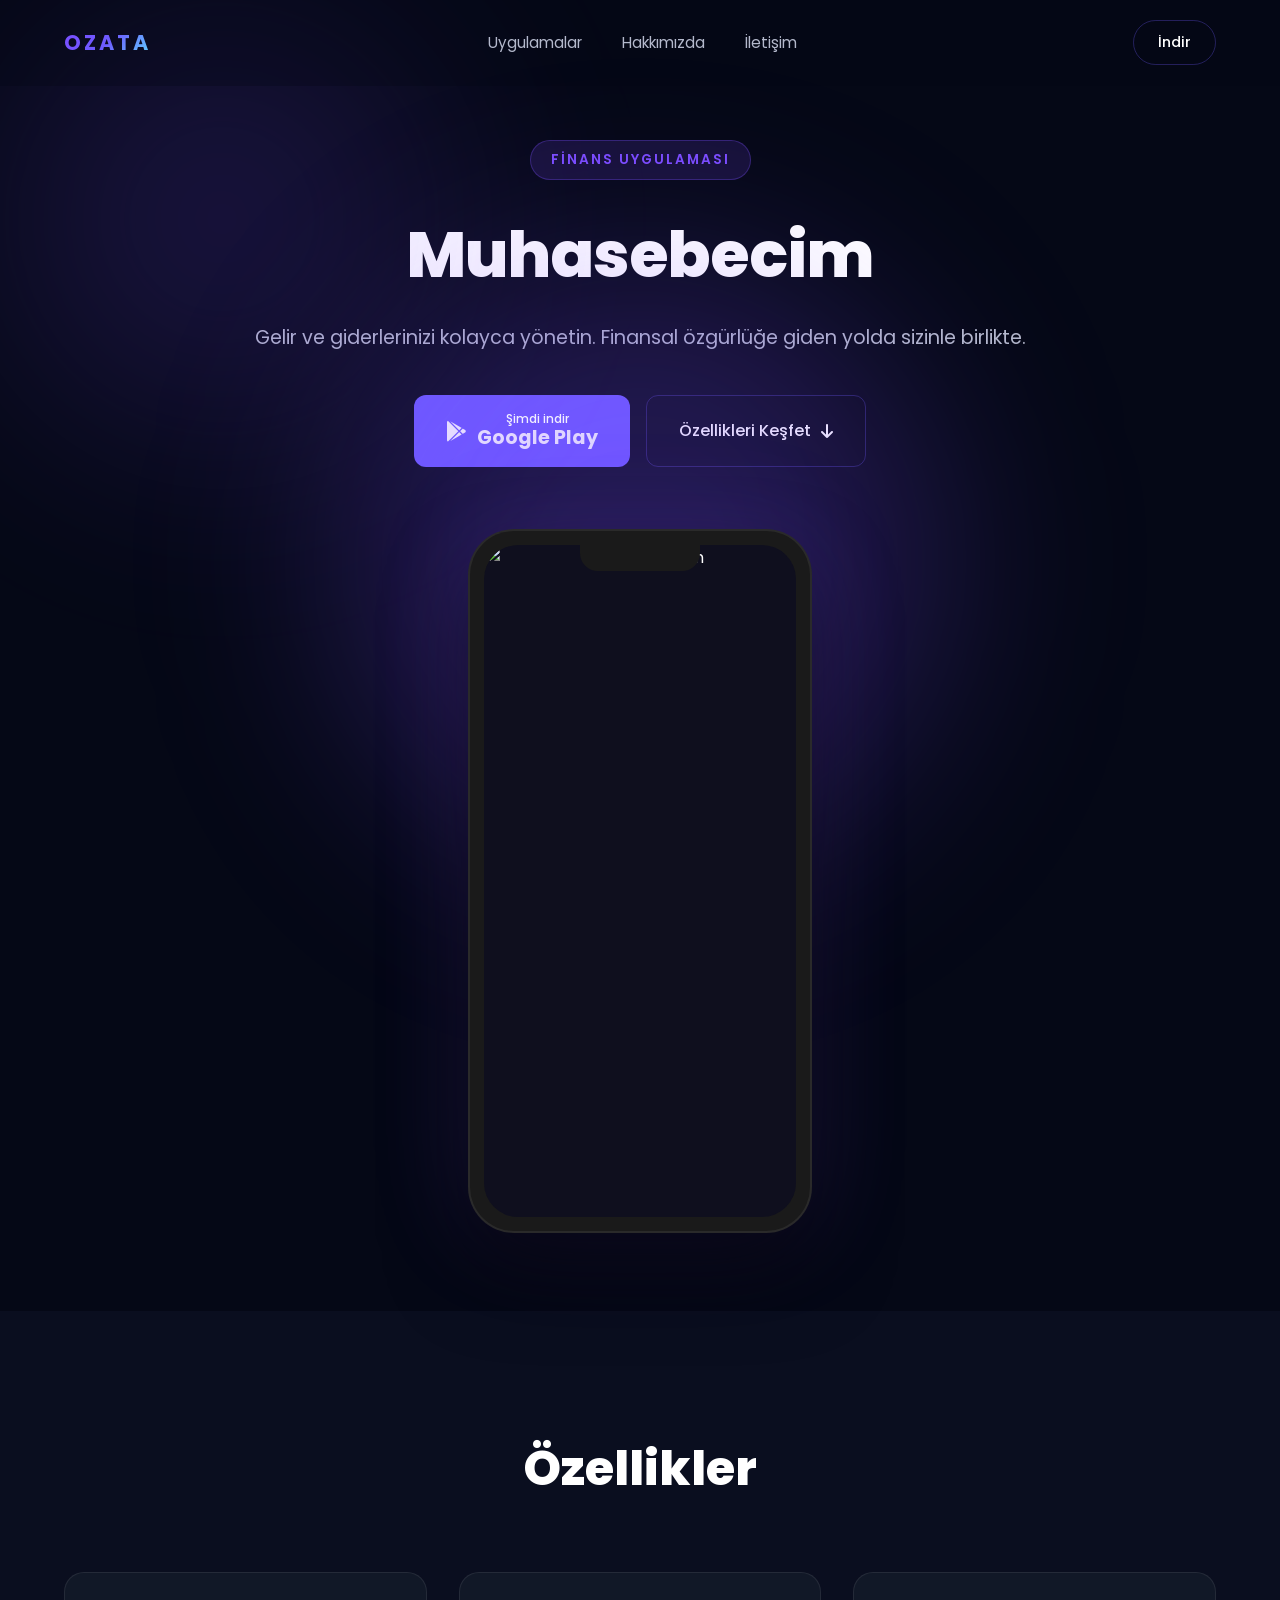
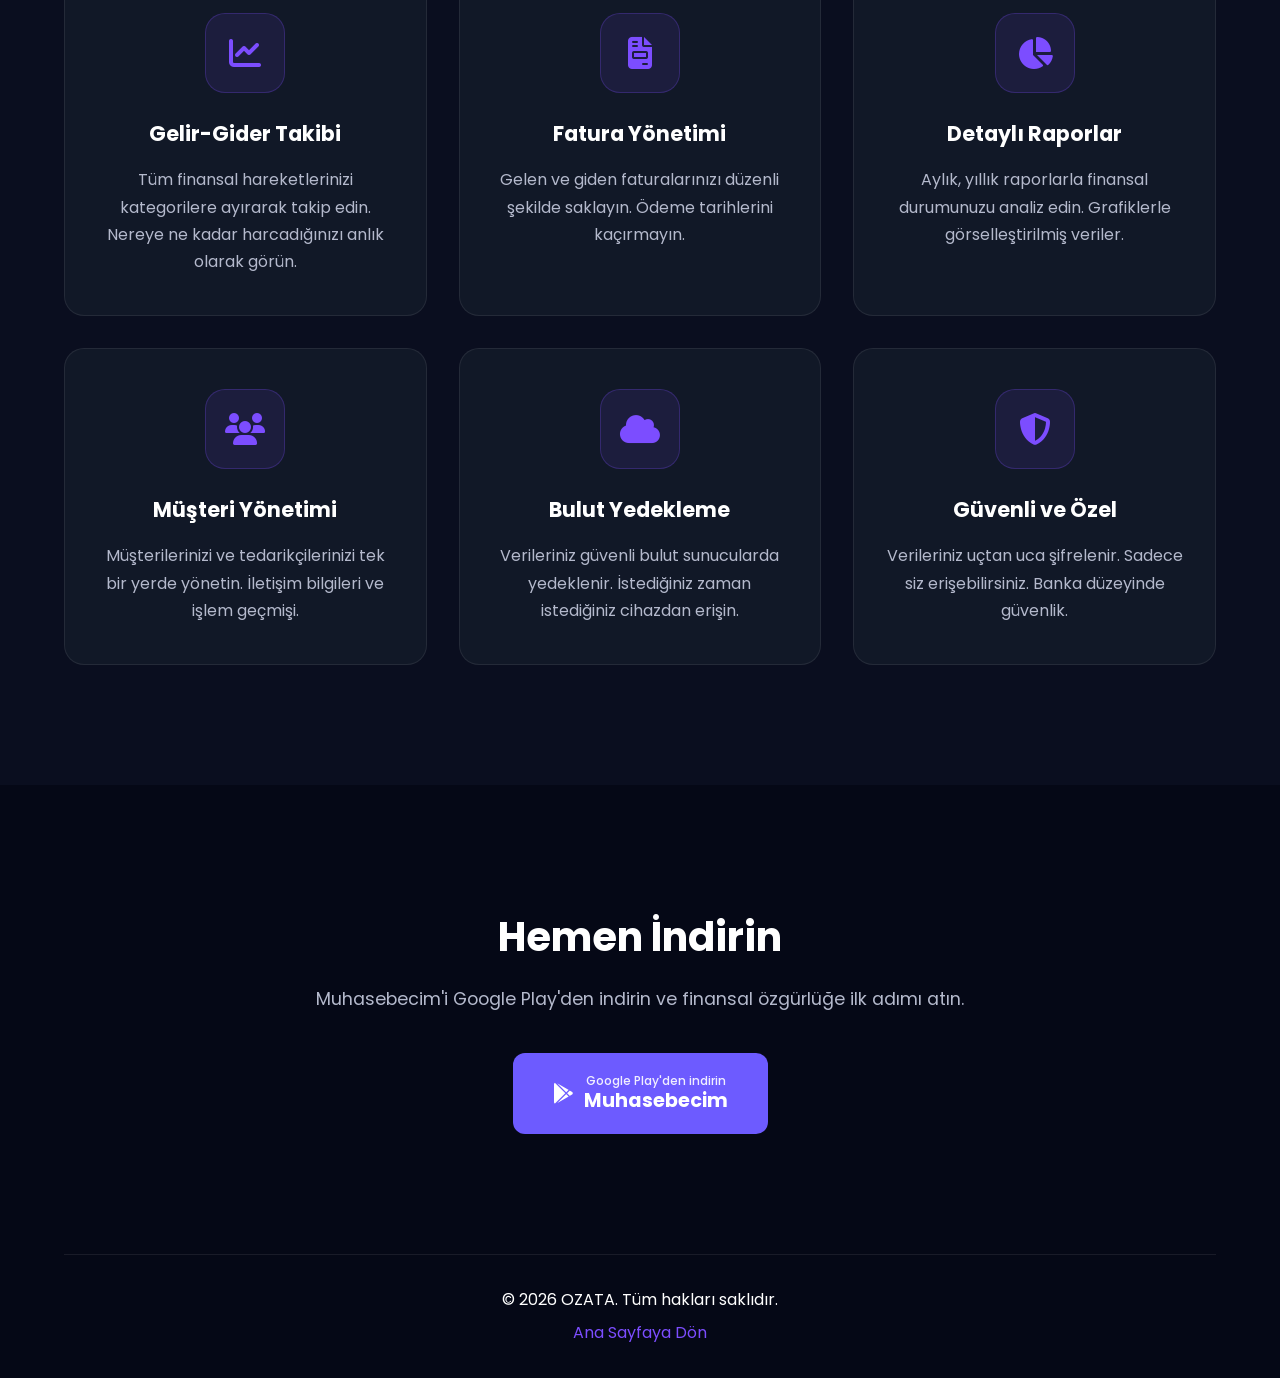
==== muhasebecim.html @ d887b552 "Create muhasebecim.html" ====
<!DOCTYPE html>
<html lang="tr">
<head>
    <meta charset="UTF-8">
    <meta name="viewport" content="width=device-width, initial-scale=1.0">
    <meta name="description" content="Muhasebecim - Gelir ve giderlerinizi kolayca yönetin.">
    <meta name="theme-color" content="#050816">
    <title>Muhasebecim | OZATA</title>
    <link rel="preconnect" href="https://fonts.googleapis.com">
    <link rel="preconnect" href="https://fonts.gstatic.com" crossorigin>
    <link href="https://fonts.googleapis.com/css2?family=Poppins:wght@300;400;500;600;700;800;900&display=swap" rel="stylesheet">
    <link rel="stylesheet" href="https://cdnjs.cloudflare.com/ajax/libs/font-awesome/6.4.0/css/all.min.css">
    <link rel="stylesheet" href="css/style.css">
    <link rel="icon" type="image/png" href="assets/images/logo.png">
</head>
<body>

    <nav class="navbar">
        <div class="nav-container">
            <a href="index.html" class="nav-logo">OZATA</a>
            <ul class="nav-links">
                <li><a href="index.html#urunler">Uygulamalar</a></li>
                <li><a href="index.html#hakkimizda">Hakkımızda</a></li>
                <li><a href="index.html#iletisim">İletişim</a></li>
            </ul>
            <a href="#download" class="nav-btn">İndir</a>
            <button class="nav-toggle" aria-label="Menü">
                <span></span>
                <span></span>
                <span></span>
            </button>
        </div>
    </nav>

    <section class="app-hero">
        <div class="hero-bg">
            <div class="aurora aurora-1"></div>
            <div class="hero-glow glow-1"></div>
        </div>
        <div class="container">
            <div class="app-hero-content">
                <div class="app-badge">FİNANS UYGULAMASI</div>
                <h1 class="app-title">Muhasebecim</h1>
                <p class="app-subtitle">Gelir ve giderlerinizi kolayca yönetin. Finansal özgürlüğe giden yolda sizinle birlikte.</p>
                
                <div class="app-hero-buttons">
                    <a href="#" class="btn-google btn-large magnetic">
                        <i class="fab fa-google-play"></i>
                        <div class="btn-text">
                            <span class="btn-small">Şimdi indir</span>
                            <span class="btn-large-text">Google Play</span>
                        </div>
                    </a>
                    <a href="#features" class="btn-outline btn-large">
                        <span>Özellikleri Keşfet</span>
                        <i class="fas fa-arrow-down"></i>
                    </a>
                </div>

                <div class="app-hero-visual">
                    <div class="phone-mockup phone-hover large">
                        <div class="phone-notch"></div>
                        <div class="phone-screen">
                            <img src="assets/images/muhasebecim-screenshot.png" alt="Muhasebecim" class="app-screenshot-large">
                        </div>
                    </div>
                </div>
            </div>
        </div>
    </section>

    <section id="features" class="app-features">
        <div class="container">
            <h2 class="section-title">Özellikler</h2>
            <div class="features-grid">
                <div class="feature-card-large">
                    <div class="feature-icon-large">
                        <i class="fas fa-chart-line"></i>
                    </div>
                    <h3>Gelir-Gider Takibi</h3>
                    <p>Tüm finansal hareketlerinizi kategorilere ayırarak takip edin. Nereye ne kadar harcadığınızı anlık olarak görün.</p>
                </div>

                <div class="feature-card-large">
                    <div class="feature-icon-large">
                        <i class="fas fa-file-invoice"></i>
                    </div>
                    <h3>Fatura Yönetimi</h3>
                    <p>Gelen ve giden faturalarınızı düzenli şekilde saklayın. Ödeme tarihlerini kaçırmayın.</p>
                </div>

                <div class="feature-card-large">
                    <div class="feature-icon-large">
                        <i class="fas fa-chart-pie"></i>
                    </div>
                    <h3>Detaylı Raporlar</h3>
                    <p>Aylık, yıllık raporlarla finansal durumunuzu analiz edin. Grafiklerle görselleştirilmiş veriler.</p>
                </div>

                <div class="feature-card-large">
                    <div class="feature-icon-large">
                        <i class="fas fa-users"></i>
                    </div>
                    <h3>Müşteri Yönetimi</h3>
                    <p>Müşterilerinizi ve tedarikçilerinizi tek bir yerde yönetin. İletişim bilgileri ve işlem geçmişi.</p>
                </div>

                <div class="feature-card-large">
                    <div class="feature-icon-large">
                        <i class="fas fa-cloud"></i>
                    </div>
                    <h3>Bulut Yedekleme</h3>
                    <p>Verileriniz güvenli bulut sunucularda yedeklenir. İstediğiniz zaman istediğiniz cihazdan erişin.</p>
                </div>

                <div class="feature-card-large">
                    <div class="feature-icon-large">
                        <i class="fas fa-shield-alt"></i>
                    </div>
                    <h3>Güvenli ve Özel</h3>
                    <p>Verileriniz uçtan uca şifrelenir. Sadece siz erişebilirsiniz. Banka düzeyinde güvenlik.</p>
                </div>
            </div>
        </div>
    </section>

    <section id="download" class="app-download">
        <div class="container">
            <div class="download-content">
                <h2>Hemen İndirin</h2>
                <p>Muhasebecim'i Google Play'den indirin ve finansal özgürlüğe ilk adımı atın.</p>
                <a href="#" class="btn-google btn-xlarge magnetic">
                    <i class="fab fa-google-play"></i>
                    <div class="btn-text">
                        <span class="btn-small">Google Play'den indirin</span>
                        <span class="btn-large-text">Muhasebecim</span>
                    </div>
                </a>
            </div>
        </div>
    </section>

    <footer class="footer">
        <div class="container">
            <div class="footer-simple">
                <p>&copy; 2026 OZATA. Tüm hakları saklıdır.</p>
                <a href="index.html">Ana Sayfaya Dön</a>
            </div>
        </div>
    </footer>

    <script src="js/main.js"></script>
</body>
</html>
---- css/style.css ----
* { margin: 0; padding: 0; box-sizing: border-box; }

:root {
    --bg-primary: #050816;
    --bg-secondary: #0a0e1f;
    --bg-card: #111827;
    --bg-card-hover: #1a2236;
    --purple: #6D5BFF;
    --purple-light: #7C4DFF;
    --cyan: #5EDCFF;
    --white: #FFFFFF;
    --text-muted: #8b92a8;
    --text-soft: #b4b9cc;
    --border: rgba(255, 255, 255, 0.08);
    --border-strong: rgba(109, 91, 255, 0.3);
    --gradient: linear-gradient(135deg, #7C4DFF 0%, #6D5BFF 50%, #5EDCFF 100%);
    --font: 'Poppins', sans-serif;
    --transition: all 0.3s cubic-bezier(0.4, 0, 0.2, 1);
}

html { scroll-behavior: smooth; }

body {
    font-family: var(--font);
    background: var(--bg-primary);
    color: var(--white);
    line-height: 1.6;
    overflow-x: hidden;
    -webkit-font-smoothing: antialiased;
    -moz-osx-font-smoothing: grayscale;
    cursor: default;
}

.container { max-width: 1200px; margin: 0 auto; padding: 0 24px; }
img { max-width: 100%; display: block; }
a { text-decoration: none; color: inherit; }
button { font-family: inherit; cursor: pointer; border: none; background: none; }

/* CURSOR GLOW */
.cursor-glow {
    position: fixed;
    width: 400px;
    height: 400px;
    border-radius: 50%;
    background: radial-gradient(circle, rgba(124, 77, 255, 0.15) 0%, transparent 70%);
    pointer-events: none;
    z-index: 9999;
    transform: translate(-50%, -50%);
    transition: opacity 0.3s ease;
    opacity: 0;
    mix-blend-mode: screen;
}

body:hover .cursor-glow { opacity: 1; }

/* NAVBAR */
.navbar {
    position: fixed;
    top: 0; left: 0; right: 0;
    z-index: 1000;
    padding: 20px 0;
    background: rgba(5, 8, 22, 0.3);
    backdrop-filter: blur(0px);
    -webkit-backdrop-filter: blur(0px);
    border-bottom: 1px solid transparent;
    transition: var(--transition);
}
.navbar.scrolled {
    padding: 14px 0;
    background: rgba(5, 8, 22, 0.85);
    backdrop-filter: blur(20px);
    -webkit-backdrop-filter: blur(20px);
    border-bottom: 1px solid var(--border);
}
.nav-container {
    max-width: 1200px;
    margin: 0 auto;
    padding: 0 24px;
    display: flex;
    align-items: center;
    justify-content: space-between;
    gap: 2rem;
}
.nav-logo {
    font-size: 1.3rem;
    font-weight: 700;
    letter-spacing: 3px;
    background: var(--gradient);
    -webkit-background-clip: text;
    -webkit-text-fill-color: transparent;
    background-clip: text;
}
.nav-links { display: flex; list-style: none; gap: 2.5rem; }
.nav-links a {
    font-size: 0.95rem;
    font-weight: 400;
    color: var(--text-soft);
    transition: var(--transition);
}
.nav-links a:hover { color: var(--white); }
.nav-btn {
    padding: 10px 24px;
    background: transparent;
    border: 1px solid var(--border-strong);
    color: var(--white);
    border-radius: 100px;
    font-size: 0.9rem;
    font-weight: 500;
    transition: var(--transition);
}
.nav-btn:hover { background: var(--gradient); border-color: transparent; }
.nav-toggle { display: none; flex-direction: column; gap: 5px; padding: 8px; }
.nav-toggle span { width: 24px; height: 2px; background: var(--white); transition: var(--transition); }

/* HERO */
.hero {
    min-height: 100vh;
    position: relative;
    display: flex;
    align-items: center;
    justify-content: center;
    overflow: hidden;
    padding: 120px 24px 80px;
}
.hero-bg { position: absolute; inset: 0; z-index: 0; overflow: hidden; }

/* Aurora */
.aurora {
    position: absolute;
    border-radius: 50%;
    filter: blur(80px);
    opacity: 0.5;
    animation: aurora-float 20s ease-in-out infinite;
}
.aurora-1 {
    width: 700px; height: 700px;
    background: radial-gradient(circle, rgba(124, 77, 255, 0.4) 0%, transparent 70%);
    top: -10%; left: -10%;
    animation-delay: 0s;
}
.aurora-2 {
    width: 600px; height: 600px;
    background: radial-gradient(circle, rgba(94, 220, 255, 0.3) 0%, transparent 70%);
    bottom: -10%; right: -10%;
    animation-delay: -7s;
}
.aurora-3 {
    width: 500px; height: 500px;
    background: radial-gradient(circle, rgba(176, 109, 255, 0.3) 0%, transparent 70%);
    top: 40%; left: 50%;
    transform: translateX(-50%);
    animation-delay: -14s;
}
@keyframes aurora-float {
    0%, 100% { transform: translate(0, 0) scale(1); }
    33% { transform: translate(50px, -30px) scale(1.1); }
    66% { transform: translate(-30px, 40px) scale(0.95); }
}

/* Mesh gradient */
.mesh-gradient {
    position: absolute;
    inset: 0;
    background: 
        radial-gradient(ellipse at 20% 50%, rgba(124, 77, 255, 0.15) 0%, transparent 50%),
        radial-gradient(ellipse at 80% 20%, rgba(94, 220, 255, 0.1) 0%, transparent 50%),
        radial-gradient(ellipse at 50% 80%, rgba(176, 109, 255, 0.1) 0%, transparent 50%);
    animation: mesh-shift 15s ease-in-out infinite;
}
@keyframes mesh-shift {
    0%, 100% { opacity: 1; }
    50% { opacity: 0.7; }
}

/* Noise */
.noise-overlay {
    position: absolute;
    inset: 0;
    opacity: 0.03;
    background-image: url("data:image/svg+xml,%3Csvg viewBox='0 0 200 200' xmlns='http://www.w3.org/2000/svg'%3E%3Cfilter id='noise'%3E%3CfeTurbulence type='fractalNoise' baseFrequency='0.9' numOctaves='3' stitchTiles='stitch'/%3E%3C/filter%3E%3Crect width='100%25' height='100%25' filter='url(%23noise)'/%3E%3C/svg%3E");
    pointer-events: none;
}

/* Particle canvas */
#particleCanvas {
    position: absolute;
    inset: 0;
    width: 100%;
    height: 100%;
    pointer-events: none;
}

.hero-glow {
    position: absolute;
    border-radius: 50%;
    filter: blur(100px);
    pointer-events: none;
}
.glow-1 {
    width: 600px; height: 600px;
    background: rgba(124, 77, 255, 0.25);
    top: 20%; left: 50%;
    transform: translateX(-50%);
    animation: glow-pulse 8s ease-in-out infinite;
}
.glow-2 {
    width: 500px; height: 500px;
    background: rgba(94, 220, 255, 0.15);
    bottom: 10%; right: 20%;
    animation: glow-pulse 10s ease-in-out infinite reverse;
}
.glow-3 {
    width: 400px; height: 400px;
    background: rgba(176, 109, 255, 0.15);
    top: 60%; left: 10%;
    animation: glow-pulse 12s ease-in-out infinite;
}
@keyframes glow-pulse {
    0%, 100% { transform: scale(1); opacity: 0.6; }
    50% { transform: scale(1.2); opacity: 1; }
}

.hero-waves {
    position: absolute;
    bottom: 0; left: 0; right: 0;
    height: 40%;
    pointer-events: none;
}
.hero-waves svg { width: 100%; height: 100%; }
.wave { fill: none; stroke-width: 2; }
.wave-1 { stroke: rgba(124, 77, 255, 0.4); }
.wave-2 { stroke: rgba(94, 220, 255, 0.3); }

.hero-content {
    position: relative;
    z-index: 1;
    text-align: center;
    max-width: 900px;
}
.hero-logo-wrap {
    position: relative;
    display: inline-block;
    margin-bottom: 2rem;
}
.hero-logo-glow {
    position: absolute;
    top: 50%; left: 50%;
    transform: translate(-50%, -50%);
    width: 450px; height: 450px;
    background: radial-gradient(circle, rgba(124, 77, 255, 0.5) 0%, rgba(94, 220, 255, 0.2) 50%, transparent 70%);
    border-radius: 50%;
    filter: blur(30px);
    animation: pulse-glow 4s ease-in-out infinite;
}
@keyframes pulse-glow {
    0%, 100% { transform: translate(-50%, -50%) scale(1); opacity: 0.7; }
    50% { transform: translate(-50%, -50%) scale(1.15); opacity: 1; }
}
.hero-logo {
    width: 350px; height: 350px;
    position: relative;
    z-index: 2;
    filter: drop-shadow(0 0 60px rgba(124, 77, 255, 0.7));
    animation: float 6s ease-in-out infinite, breathe 4s ease-in-out infinite;
}
@keyframes float {
    0%, 100% { transform: translateY(0px); }
    50% { transform: translateY(-15px); }
}
@keyframes breathe {
    0%, 100% { transform: scale(1); }
    50% { transform: scale(1.05); }
}
.hero-powered {
    font-size: 0.9rem;
    letter-spacing: 4px;
    color: var(--text-soft);
    margin-bottom: 1.5rem;
    font-weight: 500;
}
.hero-title {
    font-size: clamp(2rem, 5vw, 3.5rem);
    font-weight: 800;
    line-height: 1.2;
    letter-spacing: -0.02em;
    margin-bottom: 1.5rem;
}
.hero-desc {
    font-size: 1.1rem;
    color: var(--text-soft);
    margin-bottom: 2.5rem;
    font-weight: 300;
}
.hero-buttons {
    display: flex;
    gap: 1rem;
    justify-content: center;
    flex-wrap: wrap;
}
.btn-google {
    display: inline-flex;
    align-items: center;
    gap: 10px;
    padding: 14px 28px;
    background: var(--purple);
    color: var(--white);
    border-radius: 12px;
    font-weight: 600;
    font-size: 0.95rem;
    transition: var(--transition);
}
.btn-google:hover {
    transform: translateY(-3px);
    box-shadow: 0 12px 32px rgba(124, 77, 255, 0.4);
}
.btn-google i { font-size: 1.3rem; }
.btn-google-blue { background: var(--cyan); color: var(--bg-primary); }
.btn-google-blue:hover { box-shadow: 0 12px 32px rgba(94, 220, 255, 0.4); }
.btn-google-purple { background: #b06dff; }
.btn-google-purple:hover { box-shadow: 0 12px 32px rgba(176, 109, 255, 0.4); }
.btn-outline {
    display: inline-flex;
    align-items: center;
    gap: 10px;
    padding: 14px 28px;
    background: transparent;
    border: 1px solid var(--border-strong);
    color: var(--white);
    border-radius: 12px;
    font-weight: 500;
    font-size: 0.95rem;
    transition: var(--transition);
}
.btn-outline:hover {
    background: rgba(124, 77, 255, 0.1);
    border-color: var(--purple);
    transform: translateY(-3px);
}

.scroll-indicator {
    position: absolute;
    bottom: 30px; left: 50%;
    transform: translateX(-50%);
    color: var(--text-muted);
    font-size: 1.2rem;
    animation: bounce 2s infinite;
    z-index: 1;
}
@keyframes bounce {
    0%, 100% { transform: translateX(-50%) translateY(0); }
    50% { transform: translateX(-50%) translateY(10px); }
}

/* PRODUCT SECTIONS */
.product-section {
    padding: 120px 0;
    position: relative;
    overflow: hidden;
}
.section-bg-glow {
    position: absolute;
    top: 50%;
    width: 600px; height: 600px;
    border-radius: 50%;
    filter: blur(120px);
    pointer-events: none;
    opacity: 0.4;
    animation: glow-pulse 8s ease-in-out infinite;
}
.product-finance { background: linear-gradient(180deg, var(--bg-primary) 0%, #0a0e2a 50%, var(--bg-primary) 100%); }
.product-finance .section-bg-glow { right: -200px; transform: translateY(-50%); background: rgba(124, 77, 255, 0.3); }
.product-health { background: linear-gradient(180deg, var(--bg-primary) 0%, #051525 50%, var(--bg-primary) 100%); }
.product-health .section-bg-glow { left: -200px; transform: translateY(-50%); background: rgba(94, 220, 255, 0.25); }
.product-shopping { background: linear-gradient(180deg, var(--bg-primary) 0%, #150a2a 50%, var(--bg-primary) 100%); }
.product-shopping .section-bg-glow { left: 50%; transform: translate(-50%, -50%); background: rgba(176, 109, 255, 0.25); }

.product-container {
    max-width: 1200px;
    margin: 0 auto;
    padding: 0 24px;
    display: grid;
    grid-template-columns: 1fr 1fr;
    gap: 4rem;
    align-items: center;
    position: relative;
    z-index: 1;
}
.product-container.reverse { direction: rtl; }
.product-container.reverse > * { direction: ltr; }
.product-container.centered {
    display: flex;
    flex-direction: column;
    align-items: center;
    text-align: center;
    gap: 3rem;
}
.product-label {
    display: inline-block;
    font-size: 0.8rem;
    letter-spacing: 3px;
    color: var(--purple);
    font-weight: 600;
    margin-bottom: 1rem;
}
.product-health .product-label { color: var(--cyan); }
.product-shopping .product-label { color: #b06dff; }
.product-title {
    font-size: clamp(2.5rem, 5vw, 4rem);
    font-weight: 800;
    line-height: 1.1;
    letter-spacing: -0.02em;
    margin-bottom: 1.5rem;
}
.product-desc {
    font-size: 1.1rem;
    color: var(--text-soft);
    margin-bottom: 2rem;
    line-height: 1.7;
    max-width: 480px;
}
.product-desc.centered { max-width: 600px; margin-left: auto; margin-right: auto; }
.product-buttons { display: flex; gap: 1rem; flex-wrap: wrap; }
.product-buttons-centered {
    display: flex;
    gap: 1rem;
    justify-content: center;
    flex-wrap: wrap;
}
.product-text-full { text-align: center; }

/* PHONE MOCKUP - BÜYÜTÜLDÜ & İYİLEŞTİRİLDİ */
.product-visual { display: flex; justify-content: center; }
.product-visual-centered {
    position: relative;
    display: flex;
    justify-content: center;
    align-items: center;
    padding: 2rem 0;
}
.center-glow {
    position: absolute;
    width: 500px; height: 500px;
    background: radial-gradient(circle, rgba(176, 109, 255, 0.4) 0%, transparent 70%);
    border-radius: 50%;
    filter: blur(60px);
    animation: glow-pulse 6s ease-in-out infinite;
}
.phone-mockup {
    width: 320px; height: 660px;
    background: #1a1a1a;
    border-radius: 44px;
    padding: 14px;
    box-shadow: 
        0 0 0 2px #2a2a2a,
        0 40px 80px rgba(0, 0, 0, 0.5),
        0 0 100px rgba(124, 77, 255, 0.2);
    position: relative;
    transition: transform 0.6s cubic-bezier(0.4, 0, 0.2, 1), box-shadow 0.6s ease;
    animation: phone-float 6s ease-in-out infinite;
}
.phone-mockup.large {
    width: 340px; height: 700px;
}
@keyframes phone-float {
    0%, 100% { transform: translateY(0px); }
    50% { transform: translateY(-10px); }
}
.phone-hover:hover {
    transform: translateY(-20px) scale(1.02);
    box-shadow: 
        0 0 0 2px #3a3a3a,
        0 60px 100px rgba(0, 0, 0, 0.6),
        0 0 120px rgba(124, 77, 255, 0.3);
}
.phone-mockup:hover {
    animation-play-state: paused;
}
.phone-notch {
    position: absolute;
    top: 14px; left: 50%;
    transform: translateX(-50%);
    width: 120px; height: 26px;
    background: #1a1a1a;
    border-radius: 0 0 18px 18px;
    z-index: 3;
}
.phone-screen {
    width: 100%; height: 100%;
    background: #0f0f1e;
    border-radius: 34px;
    overflow: hidden;
    image-rendering: -webkit-optimize-contrast;
    image-rendering: crisp-edges;
}
.app-screen {
    padding: 44px 16px 16px;
    height: 100%;
    display: flex;
    flex-direction: column;
    color: var(--white);
}
.app-status-bar {
    display: flex;
    justify-content: space-between;
    font-size: 0.75rem;
    color: var(--text-muted);
    margin-bottom: 20px;
    padding-bottom: 12px;
    border-bottom: 1px solid rgba(255,255,255,0.1);
}
.app-header-small {
    font-size: 0.85rem;
    color: var(--text-muted);
    margin-bottom: 8px;
}
.app-balance {
    font-size: 2rem;
    font-weight: 800;
    margin-bottom: 4px;
}
.app-balance-label {
    font-size: 0.75rem;
    color: var(--text-muted);
    margin-bottom: 20px;
}
.app-stats-row {
    display: grid;
    grid-template-columns: 1fr 1fr;
    gap: 12px;
    margin-bottom: 20px;
}
.app-stat {
    background: rgba(255,255,255,0.05);
    border: 1px solid rgba(255,255,255,0.08);
    border-radius: 12px;
    padding: 12px;
    display: flex;
    flex-direction: column;
    gap: 4px;
}
.app-stat-label { font-size: 0.7rem; color: var(--text-muted); }
.app-stat-value { font-size: 0.95rem; font-weight: 700; }
.app-stat-value.income { color: #10B981; }
.app-stat-value.expense { color: #EF4444; }
.app-section-title {
    font-size: 0.8rem;
    color: var(--text-muted);
    margin-bottom: 12px;
    font-weight: 500;
}
.app-chart {
    display: flex;
    align-items: flex-end;
    gap: 6px;
    height: 100px;
    padding: 12px 8px;
    background: rgba(255,255,255,0.03);
    border-radius: 12px;
    border: 1px solid rgba(255,255,255,0.05);
    margin-bottom: 20px;
}
.chart-bar {
    flex: 1;
    background: var(--gradient);
    border-radius: 4px 4px 0 0;
    min-height: 15px;
    opacity: 0.8;
}
.app-transaction {
    display: flex;
    align-items: center;
    gap: 10px;
    padding: 10px 12px;
    background: rgba(255,255,255,0.03);
    border-radius: 10px;
    margin-bottom: 8px;
    font-size: 0.85rem;
}
.transaction-dot { width: 8px; height: 8px; border-radius: 50%; }
.transaction-dot.red { background: #EF4444; }
.transaction-dot.green { background: #10B981; }
.app-transaction span:nth-child(2) { flex: 1; }
.transaction-amount { font-weight: 600; font-size: 0.85rem; }
.transaction-amount.negative { color: #EF4444; }
.transaction-amount.positive { color: #10B981; }

.med-item {
    display: flex;
    align-items: center;
    gap: 12px;
    padding: 14px;
    background: rgba(255,255,255,0.05);
    border: 1px solid rgba(255,255,255,0.08);
    border-radius: 12px;
    margin-bottom: 10px;
}
.med-check {
    width: 28px; height: 28px;
    border-radius: 50%;
    border: 2px solid rgba(255,255,255,0.2);
    display: flex;
    align-items: center;
    justify-content: center;
    flex-shrink: 0;
    font-size: 0.75rem;
}
.med-check.checked {
    background: var(--cyan);
    border-color: var(--cyan);
    color: var(--bg-primary);
}
.med-info { flex: 1; display: flex; flex-direction: column; gap: 2px; }
.med-name { font-size: 0.9rem; font-weight: 600; }
.med-time { font-size: 0.75rem; color: var(--text-muted); }
.med-status { font-size: 0.75rem; color: var(--text-muted); }
.med-item.upcoming { opacity: 0.6; }

.list-item {
    display: flex;
    align-items: center;
    gap: 12px;
    padding: 12px 14px;
    background: rgba(255,255,255,0.05);
    border: 1px solid rgba(255,255,255,0.08);
    border-radius: 12px;
    margin-bottom: 8px;
    font-size: 0.9rem;
}
.list-check {
    width: 22px; height: 22px;
    border-radius: 6px;
    border: 2px solid rgba(255,255,255,0.2);
    display: flex;
    align-items: center;
    justify-content: center;
    flex-shrink: 0;
    font-size: 0.7rem;
}
.list-check.checked {
    background: #b06dff;
    border-color: #b06dff;
    color: var(--white);
}
.list-name { flex: 1; font-weight: 500; }
.list-name.checked-text { text-decoration: line-through; opacity: 0.6; }
.list-qty { font-size: 0.8rem; color: var(--text-muted); }

/* COMING SOON - YENİ TASARIM */
.coming-soon-section {
    padding: 140px 0;
    background: var(--bg-primary);
    position: relative;
    overflow: hidden;
}
.coming-bg {
    position: absolute;
    inset: 0;
    z-index: 0;
}
.coming-glow {
    position: absolute;
    top: 50%; left: 50%;
    transform: translate(-50%, -50%);
    width: 800px; height: 600px;
    background: radial-gradient(ellipse, rgba(124, 77, 255, 0.25) 0%, rgba(94, 220, 255, 0.1) 50%, transparent 70%);
    filter: blur(80px);
    animation: glow-pulse 8s ease-in-out infinite;
}
.coming-noise {
    position: absolute;
    inset: 0;
    opacity: 0.03;
    background-image: url("data:image/svg+xml,%3Csvg viewBox='0 0 200 200' xmlns='http://www.w3.org/2000/svg'%3E%3Cfilter id='noise'%3E%3CfeTurbulence type='fractalNoise' baseFrequency='0.9' numOctaves='3' stitchTiles='stitch'/%3E%3C/filter%3E%3Crect width='100%25' height='100%25' filter='url(%23noise)'/%3E%3C/svg%3E");
}
.coming-container {
    position: relative;
    z-index: 1;
}
.coming-massive-text {
    font-size: clamp(6rem, 15vw, 14rem);
    font-weight: 900;
    text-align: center;
    background: linear-gradient(180deg, rgba(124, 77, 255, 0.15) 0%, rgba(124, 77, 255, 0.05) 100%);
    -webkit-background-clip: text;
    -webkit-text-fill-color: transparent;
    background-clip: text;
    letter-spacing: -0.04em;
    line-height: 1;
    margin-bottom: 2rem;
    position: relative;
}
.coming-massive-text::before {
    content: 'YAKINDA';
    position: absolute;
    inset: 0;
    background: linear-gradient(180deg, rgba(124, 77, 255, 0.4) 0%, transparent 100%);
    -webkit-background-clip: text;
    -webkit-text-fill-color: transparent;
    background-clip: text;
    filter: blur(40px);
    z-index: -1;
}
.coming-content {
    text-align: center;
}
.section-label-coming {
    display: block;
    font-size: 0.8rem;
    letter-spacing: 4px;
    color: var(--purple);
    font-weight: 600;
    margin-bottom: 1rem;
}
.section-desc-coming {
    color: var(--text-soft);
    font-size: 1.05rem;
    margin-bottom: 3rem;
}
.coming-logos {
    display: flex;
    justify-content: center;
    gap: 3rem;
    margin-bottom: 3rem;
    flex-wrap: wrap;
}
.coming-logo-item {
    display: flex;
    flex-direction: column;
    align-items: center;
    gap: 1rem;
}
.coming-logo-icon {
    width: 80px; height: 80px;
    border-radius: 20px;
    display: flex;
    align-items: center;
    justify-content: center;
    font-size: 2rem;
    backdrop-filter: blur(20px);
    -webkit-backdrop-filter: blur(20px);
    border: 1px solid rgba(255,255,255,0.1);
    transition: var(--transition);
}
.coming-logo-icon:hover {
    transform: translateY(-8px) scale(1.1);
}
.coming-logo-purple {
    background: rgba(124, 77, 255, 0.2);
    color: var(--purple-light);
    box-shadow: 0 0 40px rgba(124, 77, 255, 0.3);
}
.coming-logo-blue {
    background: rgba(94, 220, 255, 0.15);
    color: var(--cyan);
    box-shadow: 0 0 40px rgba(94, 220, 255, 0.3);
}
.coming-logo-pink {
    background: rgba(176, 109, 255, 0.2);
    color: #b06dff;
    box-shadow: 0 0 40px rgba(176, 109, 255, 0.3);
}
.coming-logo-name {
    font-size: 0.9rem;
    color: var(--text-soft);
    font-weight: 500;
}
.coming-cards {
    display: grid;
    grid-template-columns: repeat(3, 1fr);
    gap: 1.5rem;
    max-width: 1100px;
    margin: 0 auto;
}
.coming-card {
    background: rgba(17, 24, 39, 0.6);
    backdrop-filter: blur(20px);
    -webkit-backdrop-filter: blur(20px);
    border: 1px solid var(--border);
    border-radius: 20px;
    padding: 2rem;
    transition: var(--transition);
}
.coming-card:hover {
    border-color: var(--border-strong);
    transform: translateY(-4px);
}
.coming-card-purple { border-top: 2px solid rgba(124, 77, 255, 0.5); }
.coming-card-blue { border-top: 2px solid rgba(94, 220, 255, 0.5); }
.coming-card-pink { border-top: 2px solid rgba(176, 109, 255, 0.5); }
.coming-info h3 { font-size: 1.15rem; font-weight: 700; margin-bottom: 0.4rem; }
.coming-info p { font-size: 0.85rem; color: var(--text-soft); margin-bottom: 1rem; line-height: 1.5; }
.coming-tag { font-size: 0.75rem; color: var(--text-muted); font-weight: 500; }

/* WHY SECTION - İYİLEŞTİRİLDİ */
.why-section { padding: 120px 0; background: var(--bg-secondary); }
.section-label {
    display: block;
    text-align: center;
    font-size: 0.8rem;
    letter-spacing: 4px;
    color: var(--purple);
    font-weight: 600;
    margin-bottom: 1rem;
}
.section-title {
    text-align: center;
    font-size: clamp(2rem, 4vw, 3rem);
    font-weight: 800;
    margin-bottom: 4rem;
}
.why-grid {
    display: grid;
    grid-template-columns: repeat(4, 1fr);
    gap: 1.5rem;
    max-width: 1100px;
    margin: 0 auto;
}
.why-card {
    background: var(--bg-card);
    border: 1px solid var(--border);
    border-radius: 20px;
    padding: 2.5rem 1.5rem;
    text-align: center;
    transition: all 0.4s cubic-bezier(0.4, 0, 0.2, 1);
    position: relative;
    overflow: hidden;
}
.why-card::before {
    content: '';
    position: absolute;
    inset: 0;
    border-radius: 20px;
    padding: 1px;
    background: linear-gradient(135deg, transparent, transparent);
    -webkit-mask: linear-gradient(#fff 0 0) content-box, linear-gradient(#fff 0 0);
    mask: linear-gradient(#fff 0 0) content-box, linear-gradient(#fff 0 0);
    -webkit-mask-composite: xor;
    mask-composite: exclude;
    transition: all 0.4s cubic-bezier(0.4, 0, 0.2, 1);
}
.why-card:hover {
    transform: translateY(-12px);
    box-shadow: 
        0 25px 50px rgba(0, 0, 0, 0.3),
        0 0 60px rgba(124, 77, 255, 0.2),
        inset 0 0 30px rgba(124, 77, 255, 0.05);
}
.why-card:hover::before {
    background: linear-gradient(135deg, var(--purple), var(--cyan));
}
.why-icon {
    width: 80px; height: 80px;
    margin: 0 auto 1.5rem;
    background: rgba(124, 77, 255, 0.1);
    border: 1px solid rgba(124, 77, 255, 0.25);
    border-radius: 20px;
    display: flex;
    align-items: center;
    justify-content: center;
    font-size: 2rem;
    color: var(--purple-light);
    transition: all 0.4s cubic-bezier(0.4, 0, 0.2, 1);
}
.why-card:hover .why-icon {
    background: var(--gradient);
    color: var(--white);
    border-color: transparent;
    transform: scale(1.15) rotate(3deg);
    box-shadow: 0 15px 40px rgba(124, 77, 255, 0.5);
}
.why-card h3 { font-size: 1.2rem; font-weight: 700; margin-bottom: 0.75rem; }
.why-card p { font-size: 0.9rem; color: var(--text-soft); line-height: 1.6; }

/* MISSION */
.mission-section {
    padding: 120px 0;
    background: var(--bg-primary);
    text-align: center;
}
.mission-title {
    font-size: clamp(2rem, 4vw, 3rem);
    font-weight: 800;
    max-width: 800px;
    margin: 0 auto 1.5rem;
    line-height: 1.2;
}
.gradient-text {
    background: var(--gradient);
    -webkit-background-clip: text;
    -webkit-text-fill-color: transparent;
    background-clip: text;
}
.mission-desc {
    font-size: 1.1rem;
    color: var(--text-soft);
    max-width: 700px;
    margin: 0 auto;
    line-height: 1.7;
}

/* CONTACT */
.contact-section { padding: 120px 0; background: var(--bg-secondary); }
.contact-grid {
    display: grid;
    grid-template-columns: 1fr 1.5fr;
    gap: 4rem;
    max-width: 1000px;
    margin: 0 auto;
}
.contact-info { display: flex; flex-direction: column; gap: 2rem; }
.contact-item { display: flex; gap: 1rem; align-items: flex-start; }
.contact-icon {
    width: 48px; height: 48px;
    background: rgba(124, 77, 255, 0.1);
    border: 1px solid rgba(124, 77, 255, 0.25);
    border-radius: 12px;
    display: flex;
    align-items: center;
    justify-content: center;
    color: var(--purple-light);
    font-size: 1.1rem;
    flex-shrink: 0;
}
.contact-item h4 { font-size: 1rem; font-weight: 600; margin-bottom: 0.25rem; }
.contact-item p { color: var(--text-soft); font-size: 0.95rem; }
.social-links { display: flex; gap: 0.75rem; margin-top: 1rem; }
.social-links a {
    width: 44px; height: 44px;
    background: var(--bg-card);
    border: 1px solid var(--border);
    border-radius: 12px;
    display: flex;
    align-items: center;
    justify-content: center;
    color: var(--text-soft);
    font-size: 1.1rem;
    transition: var(--transition);
}
.social-links a:hover {
    background: var(--gradient);
    border-color: transparent;
    color: var(--white);
    transform: translateY(-3px);
}
.contact-form {
    background: var(--bg-card);
    border: 1px solid var(--border);
    border-radius: 20px;
    padding: 2rem;
}
.form-row { display: grid; grid-template-columns: 1fr 1fr; gap: 1rem; }
.form-group { margin-bottom: 1.25rem; }
.form-group label {
    display: block;
    font-size: 0.85rem;
    font-weight: 500;
    margin-bottom: 0.5rem;
    color: var(--text-soft);
}
.form-group input, .form-group textarea {
    width: 100%;
    padding: 12px 16px;
    background: var(--bg-primary);
    border: 1px solid var(--border);
    border-radius: 10px;
    color: var(--white);
    font-family: inherit;
    font-size: 0.95rem;
    transition: var(--transition);
}
.form-group input:focus, .form-group textarea:focus {
    outline: none;
    border-color: var(--purple);
}
.form-group textarea { resize: vertical; min-height: 120px; }
.btn-submit {
    display: inline-flex;
    align-items: center;
    justify-content: center;
    gap: 10px;
    padding: 14px 28px;
    background: var(--gradient);
    color: var(--white);
    border-radius: 12px;
    font-weight: 600;
    font-size: 1rem;
    transition: var(--transition);
    width: 100%;
}
.btn-submit:hover {
    transform: translateY(-2px);
    box-shadow: 0 12px 32px rgba(124, 77, 255, 0.4);
}

/* FOOTER */
.footer { background: var(--bg-primary); }
.footer-top {
    position: relative;
    padding: 100px 24px;
    text-align: center;
    overflow: hidden;
    border-bottom: 1px solid var(--border);
}
.footer-bg { position: absolute; inset: 0; z-index: 0; }
.footer-glow {
    position: absolute;
    top: 50%; left: 50%;
    transform: translate(-50%, -50%);
    width: 700px; height: 500px;
    background: radial-gradient(ellipse, rgba(124, 77, 255, 0.25) 0%, rgba(94, 220, 255, 0.1) 50%, transparent 70%);
    filter: blur(60px);
    animation: glow-pulse 8s ease-in-out infinite;
}
.footer-logo-wrap { position: relative; z-index: 1; }
.footer-logo {
    width: 200px; height: 200px;
    margin: 0 auto 1.5rem;
    filter: drop-shadow(0 0 50px rgba(124, 77, 255, 0.5));
    animation: float 6s ease-in-out infinite;
}
.footer-powered {
    font-size: 0.9rem;
    letter-spacing: 4px;
    color: var(--text-soft);
    margin-bottom: 1rem;
    font-weight: 500;
}
.footer-slogan {
    font-size: 1.1rem;
    color: var(--text-soft);
    line-height: 1.6;
    font-weight: 300;
}
.footer-bottom { padding: 40px 24px 30px; }
.footer-bottom-container {
    max-width: 1200px;
    margin: 0 auto;
    display: flex;
    justify-content: space-between;
    align-items: center;
    flex-wrap: wrap;
    gap: 2rem;
    padding-bottom: 2rem;
    border-bottom: 1px solid var(--border);
}
.footer-brand { display: flex; flex-direction: column; gap: 4px; }
.footer-brand-name {
    font-size: 1.2rem;
    font-weight: 700;
    letter-spacing: 3px;
    background: var(--gradient);
    -webkit-background-clip: text;
    -webkit-text-fill-color: transparent;
    background-clip: text;
}
.footer-brand-sub { font-size: 0.7rem; letter-spacing: 2px; color: var(--text-muted); }
.footer-links { display: flex; gap: 2rem; }
.footer-links a { font-size: 0.9rem; color: var(--text-soft); transition: var(--transition); }
.footer-links a:hover { color: var(--white); }
.footer-social { display: flex; gap: 0.75rem; }
.footer-social a {
    width: 40px; height: 40px;
    background: var(--bg-card);
    border: 1px solid var(--border);
    border-radius: 10px;
    display: flex;
    align-items: center;
    justify-content: center;
    color: var(--text-soft);
    font-size: 1rem;
    transition: var(--transition);
}
.footer-social a:hover {
    background: var(--gradient);
    border-color: transparent;
    color: var(--white);
    transform: translateY(-2px);
}
.footer-copy {
    max-width: 1200px;
    margin: 0 auto;
    padding-top: 1.5rem;
    text-align: center;
}
.footer-copy p {
    color: var(--text-muted);
    font-size: 0.85rem;
}

/* ANIMATIONS */
.fade-in {
    opacity: 0;
    transform: translateY(30px);
    transition: opacity 0.8s ease, transform 0.8s ease;
}
.fade-in.visible {
    opacity: 1;
    transform: translateY(0);
}

/* RESPONSIVE */
@media (max-width: 1024px) {
    .product-container {
        grid-template-columns: 1fr;
        gap: 3rem;
    }
    .product-container.reverse { direction: ltr; }
    .product-desc { max-width: 100%; }
    .coming-cards { grid-template-columns: 1fr; }
    .why-grid { grid-template-columns: repeat(2, 1fr); }
    .contact-grid { grid-template-columns: 1fr; }
    .footer-bottom-container {
        flex-direction: column;
        text-align: center;
    }
    .footer-links { justify-content: center; }
}

@media (max-width: 768px) {
    .nav-links, .nav-btn { display: none; }
    .nav-toggle { display: flex; }
    .nav-links.active {
        display: flex;
        position: absolute;
        top: 100%; left: 0; right: 0;
        flex-direction: column;
        background: rgba(5, 8, 22, 0.98);
        backdrop-filter: blur(20px);
        padding: 2rem;
        border-bottom: 1px solid var(--border);
        gap: 1.5rem;
    }
    .hero-logo { width: 260px; height: 260px; }
    .hero-logo-glow { width: 360px; height: 360px; }
    .product-section { padding: 80px 0; }
    .phone-mockup { width: 260px; height: 540px; }
    .phone-mockup.large { width: 280px; height: 580px; }
    .why-grid { grid-template-columns: 1fr; }
    .form-row { grid-template-columns: 1fr; }
    .footer-links { flex-direction: column; gap: 1rem; }
    .coming-logos { gap: 1.5rem; }
    .coming-logo-icon { width: 64px; height: 64px; font-size: 1.5rem; }
    .cursor-glow { display: none; }
}

::-webkit-scrollbar { width: 10px; }
::-webkit-scrollbar-track { background: var(--bg-primary); }
::-webkit-scrollbar-thumb { background: var(--border-strong); border-radius: 5px; }
::-webkit-scrollbar-thumb:hover { background: var(--purple); }
/* App Screenshot */
.app-screenshot {
    width: 100%;
    height: 100%;
    object-fit: cover;
    border-radius: 26px;
}

.app-screenshot-large {
    width: 100%;
    height: 100%;
    object-fit: cover;
    border-radius: 34px;
}

/* App Detail Page */
.app-hero {
    min-height: 100vh;
    padding: 140px 0 80px;
    position: relative;
    display: flex;
    align-items: center;
}

.app-hero-content {
    text-align: center;
    max-width: 800px;
    margin: 0 auto;
}

.app-badge {
    display: inline-block;
    padding: 8px 20px;
    background: rgba(124, 77, 255, 0.15);
    border: 1px solid rgba(124, 77, 255, 0.3);
    border-radius: 100px;
    font-size: 0.85rem;
    font-weight: 600;
    color: var(--purple-light);
    letter-spacing: 2px;
    margin-bottom: 1.5rem;
}

.app-title {
    font-size: clamp(2.5rem, 5vw, 4rem);
    font-weight: 800;
    margin-bottom: 1rem;
    letter-spacing: -0.02em;
}

.app-subtitle {
    font-size: 1.2rem;
    color: var(--text-soft);
    margin-bottom: 2.5rem;
    line-height: 1.7;
}

.app-hero-buttons {
    display: flex;
    gap: 1rem;
    justify-content: center;
    flex-wrap: wrap;
    margin-bottom: 4rem;
}

.btn-large {
    padding: 16px 32px;
    font-size: 1rem;
}

.btn-xlarge {
    padding: 20px 40px;
    font-size: 1.1rem;
}

.btn-text {
    display: flex;
    flex-direction: column;
    line-height: 1.3;
}

.btn-small {
    font-size: 0.75rem;
    font-weight: 500;
    opacity: 0.9;
}

.btn-large-text {
    font-size: 1.2rem;
    font-weight: 700;
}

.app-hero-visual {
    display: flex;
    justify-content: center;
    margin-top: 3rem;
}

/* App Features */
.app-features {
    padding: 120px 0;
    background: var(--bg-secondary);
}

.features-grid {
    display: grid;
    grid-template-columns: repeat(3, 1fr);
    gap: 2rem;
    margin-top: 4rem;
}

.feature-card-large {
    background: var(--bg-card);
    border: 1px solid var(--border);
    border-radius: 20px;
    padding: 2.5rem 2rem;
    text-align: center;
    transition: var(--transition);
}

.feature-card-large:hover {
    transform: translateY(-8px);
    border-color: var(--border-strong);
    box-shadow: 0 20px 40px rgba(0, 0, 0, 0.3), 0 0 40px rgba(124, 77, 255, 0.15);
}

.feature-icon-large {
    width: 80px;
    height: 80px;
    margin: 0 auto 1.5rem;
    background: rgba(124, 77, 255, 0.1);
    border: 1px solid rgba(124, 77, 255, 0.25);
    border-radius: 20px;
    display: flex;
    align-items: center;
    justify-content: center;
    font-size: 2rem;
    color: var(--purple-light);
}

.feature-card-large h3 {
    font-size: 1.3rem;
    margin-bottom: 1rem;
}

.feature-card-large p {
    color: var(--text-soft);
    line-height: 1.7;
}

/* App Download */
.app-download {
    padding: 120px 0;
    background: var(--bg-primary);
    text-align: center;
}

.download-content h2 {
    font-size: 2.5rem;
    margin-bottom: 1rem;
}

.download-content p {
    font-size: 1.1rem;
    color: var(--text-soft);
    margin-bottom: 2.5rem;
}

/* Footer Simple */
.footer-simple {
    text-align: center;
    padding: 2rem 0;
    border-top: 1px solid var(--border);
}

.footer-simple a {
    color: var(--purple-light);
    margin-top: 0.5rem;
    display: inline-block;
}

/* Coming Soon Apps Grid */
.coming-apps-grid {
    display: grid;
    grid-template-columns: repeat(3, 1fr);
    gap: 2rem;
    max-width: 1000px;
    margin: 4rem auto 0;
}

.coming-app-item {
    background: rgba(17, 24, 39, 0.6);
    backdrop-filter: blur(20px);
    border: 1px solid var(--border);
    border-radius: 20px;
    padding: 2.5rem 2rem;
    text-align: center;
    transition: var(--transition);
}

.coming-app-item:hover {
    transform: translateY(-8px);
    border-color: var(--border-strong);
}

.coming-app-icon {
    width: 80px;
    height: 80px;
    margin: 0 auto 1.5rem;
    border-radius: 20px;
    display: flex;
    align-items: center;
    justify-content: center;
    font-size: 2.5rem;
    background: rgba(124, 77, 255, 0.15);
    border: 1px solid rgba(124, 77, 255, 0.3);
}

.coming-app-purple { background: rgba(124, 77, 255, 0.2); color: var(--purple-light); }
.coming-app-pink { background: rgba(176, 109, 255, 0.2); color: #b06dff; }
.coming-app-orange { background: rgba(255, 159, 67, 0.2); color: #ff9f43; }
.coming-app-blue { background: rgba(94, 220, 255, 0.15); color: var(--cyan); }
.coming-app-green { background: rgba(16, 185, 129, 0.2); color: #10B981; }
.coming-app-cyan { background: rgba(6, 182, 212, 0.2); color: #06B6D4; }

.coming-app-item h3 {
    font-size: 1.2rem;
    margin-bottom: 0.5rem;
}

.coming-app-item p {
    font-size: 0.9rem;
    color: var(--text-soft);
}

/* Responsive */
@media (max-width: 1024px) {
    .features-grid {
        grid-template-columns: repeat(2, 1fr);
    }
    .coming-apps-grid {
        grid-template-columns: repeat(2, 1fr);
    }
}

@media (max-width: 768px) {
    .features-grid {
        grid-template-columns: 1fr;
    }
    .coming-apps-grid {
        grid-template-columns: 1fr;
    }
    .app-hero-buttons {
        flex-direction: column;
        align-items: center;
    }
}
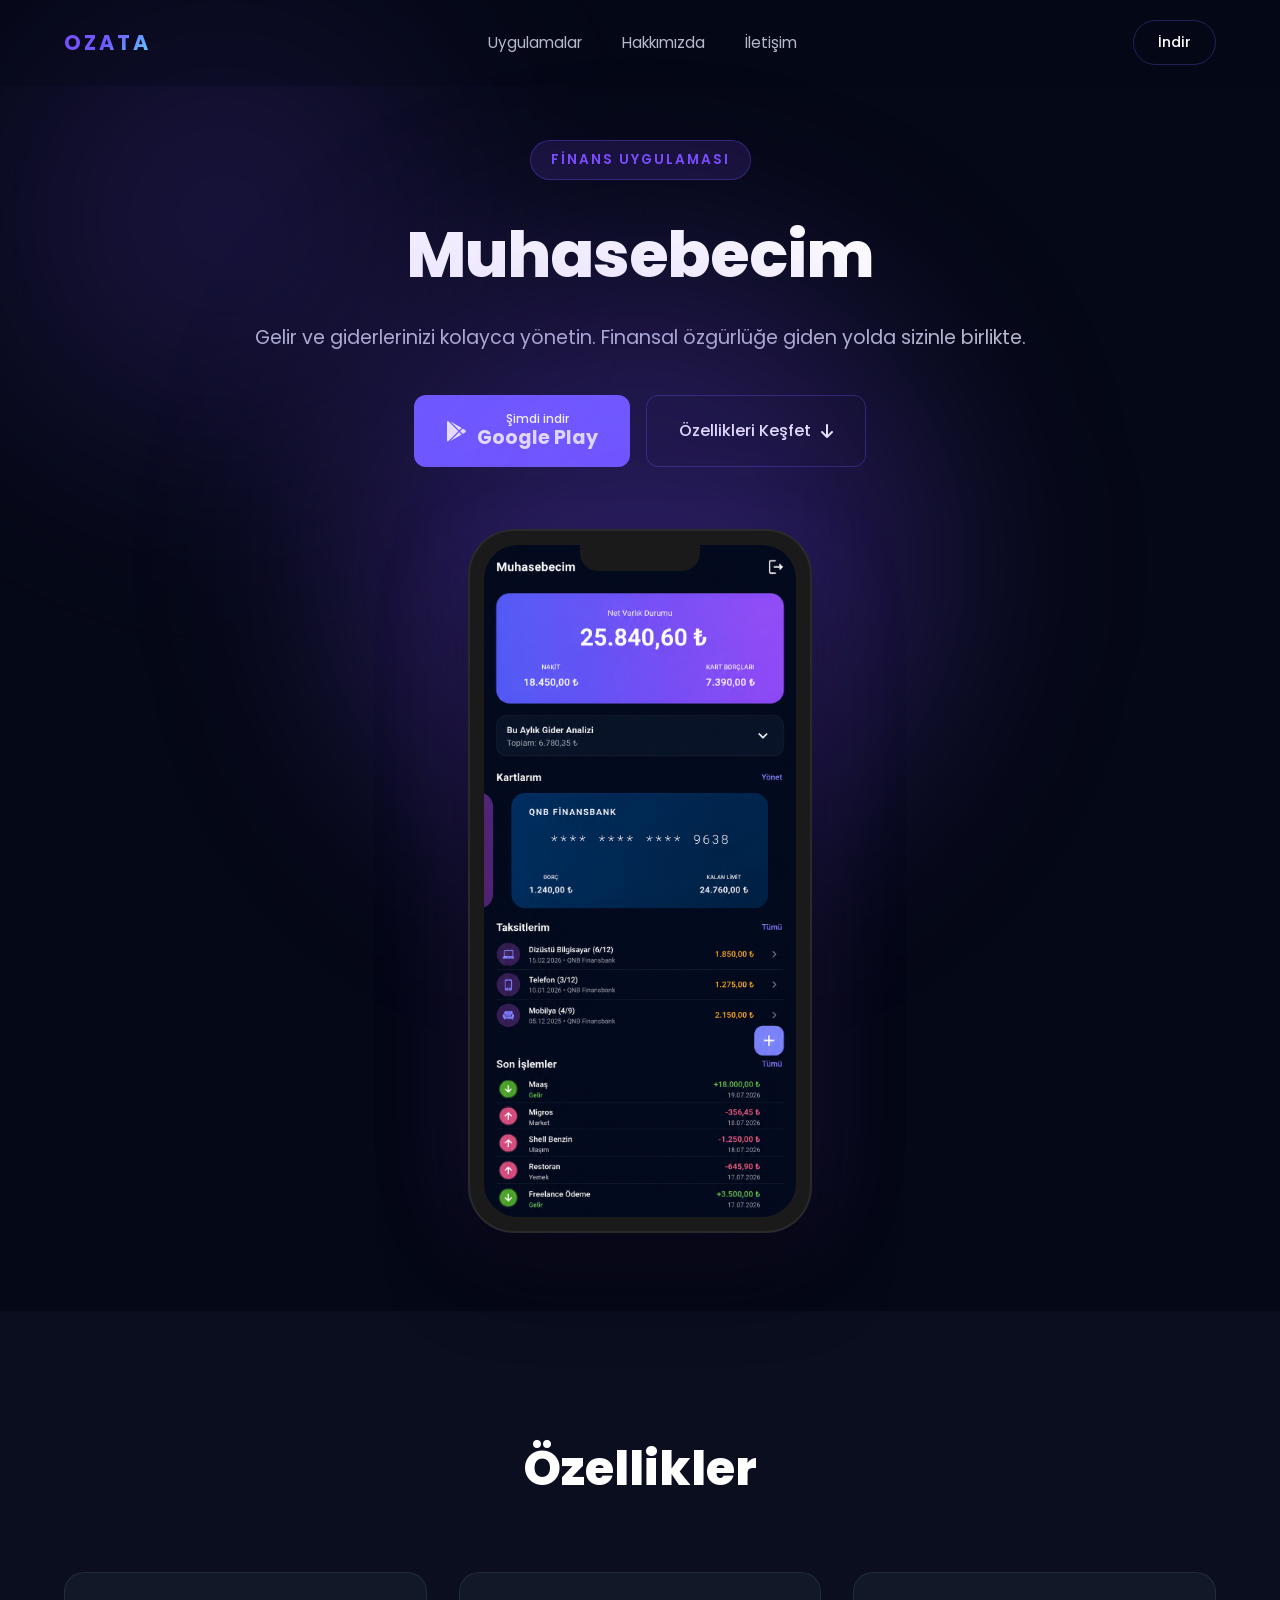
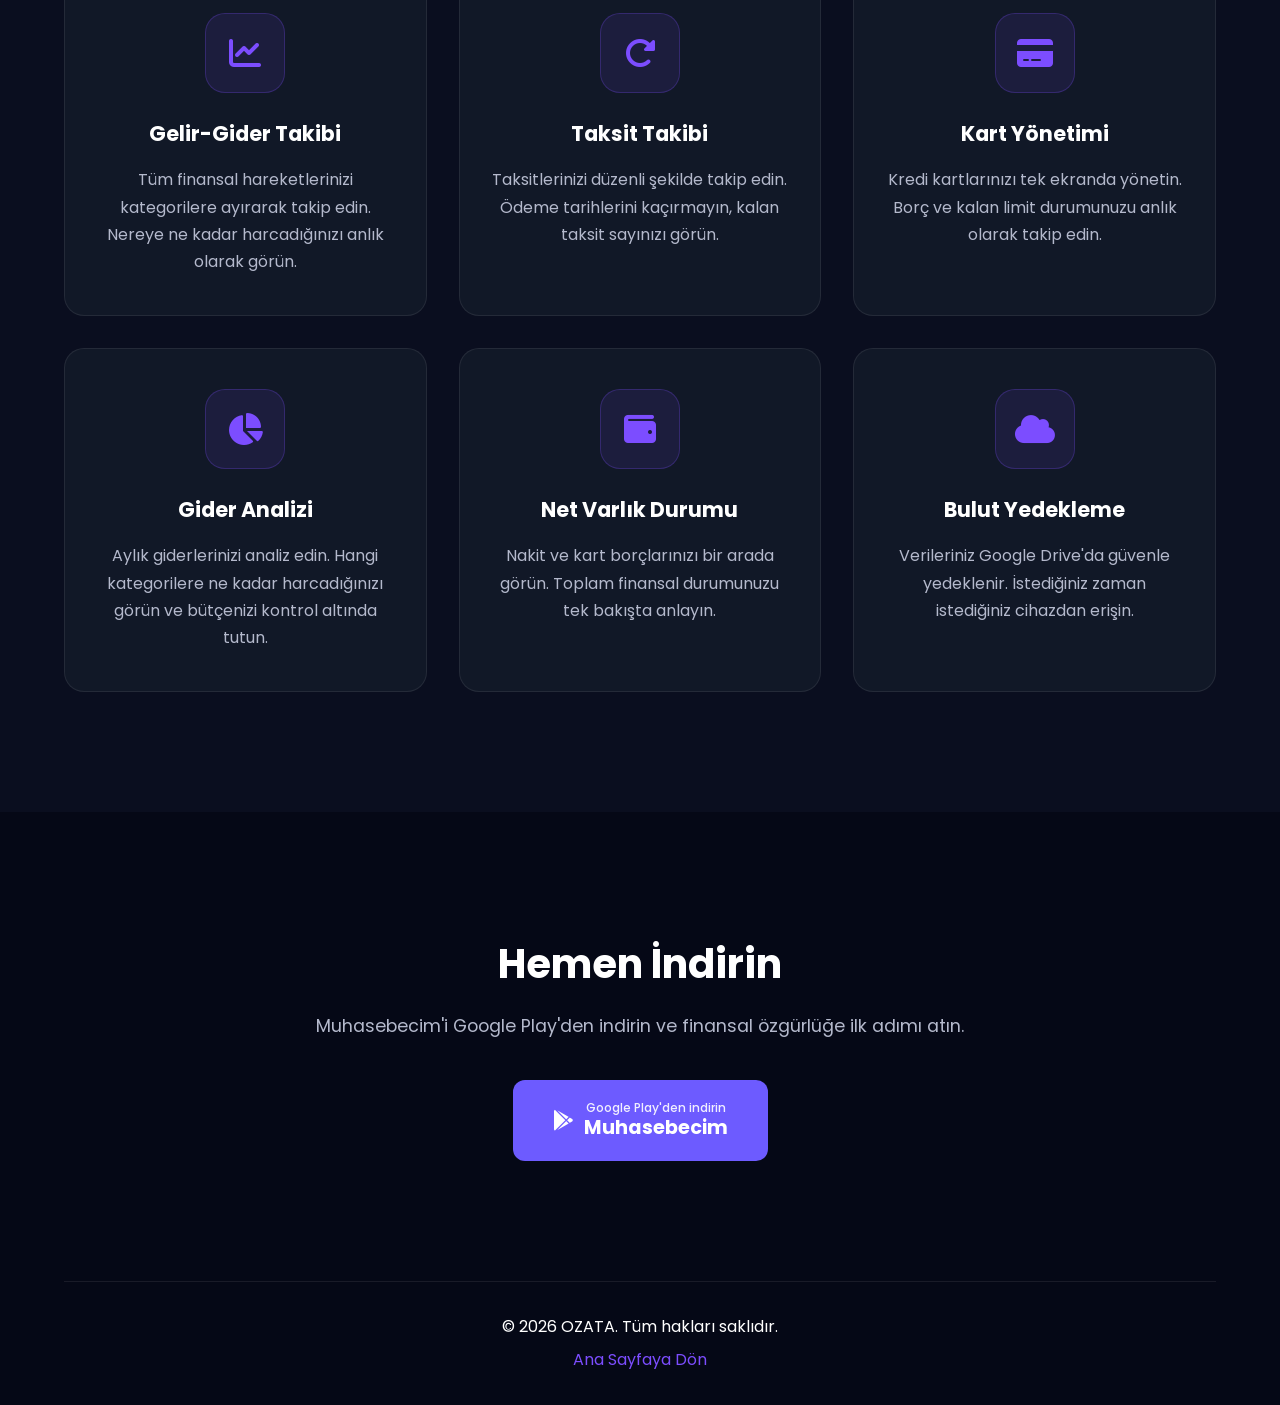
==== commit 9e235d23: "Update feature descriptions and icons in HTML" ====
--- a/muhasebecim.html
+++ b/muhasebecim.html
@@ -83,26 +83,34 @@
 
                 <div class="feature-card-large">
                     <div class="feature-icon-large">
-                        <i class="fas fa-file-invoice"></i>
+                        <i class="fas fa-redo-alt"></i>
                     </div>
-                    <h3>Fatura Yönetimi</h3>
-                    <p>Gelen ve giden faturalarınızı düzenli şekilde saklayın. Ödeme tarihlerini kaçırmayın.</p>
+                    <h3>Taksit Takibi</h3>
+                    <p>Taksitlerinizi düzenli şekilde takip edin. Ödeme tarihlerini kaçırmayın, kalan taksit sayınızı görün.</p>
+                </div>
+
+                <div class="feature-card-large">
+                    <div class="feature-icon-large">
+                        <i class="fas fa-credit-card"></i>
+                    </div>
+                    <h3>Kart Yönetimi</h3>
+                    <p>Kredi kartlarınızı tek ekranda yönetin. Borç ve kalan limit durumunuzu anlık olarak takip edin.</p>
                 </div>
 
                 <div class="feature-card-large">
                     <div class="feature-icon-large">
                         <i class="fas fa-chart-pie"></i>
                     </div>
-                    <h3>Detaylı Raporlar</h3>
-                    <p>Aylık, yıllık raporlarla finansal durumunuzu analiz edin. Grafiklerle görselleştirilmiş veriler.</p>
+                    <h3>Gider Analizi</h3>
+                    <p>Aylık giderlerinizi analiz edin. Hangi kategorilere ne kadar harcadığınızı görün ve bütçenizi kontrol altında tutun.</p>
                 </div>
 
                 <div class="feature-card-large">
                     <div class="feature-icon-large">
-                        <i class="fas fa-users"></i>
+                        <i class="fas fa-wallet"></i>
                     </div>
-                    <h3>Müşteri Yönetimi</h3>
-                    <p>Müşterilerinizi ve tedarikçilerinizi tek bir yerde yönetin. İletişim bilgileri ve işlem geçmişi.</p>
+                    <h3>Net Varlık Durumu</h3>
+                    <p>Nakit ve kart borçlarınızı bir arada görün. Toplam finansal durumunuzu tek bakışta anlayın.</p>
                 </div>
 
                 <div class="feature-card-large">
@@ -110,15 +118,7 @@
                         <i class="fas fa-cloud"></i>
                     </div>
                     <h3>Bulut Yedekleme</h3>
-                    <p>Verileriniz güvenli bulut sunucularda yedeklenir. İstediğiniz zaman istediğiniz cihazdan erişin.</p>
-                </div>
-
-                <div class="feature-card-large">
-                    <div class="feature-icon-large">
-                        <i class="fas fa-shield-alt"></i>
-                    </div>
-                    <h3>Güvenli ve Özel</h3>
-                    <p>Verileriniz uçtan uca şifrelenir. Sadece siz erişebilirsiniz. Banka düzeyinde güvenlik.</p>
+                    <p>Verileriniz Google Drive'da güvenle yedeklenir. İstediğiniz zaman istediğiniz cihazdan erişin.</p>
                 </div>
             </div>
         </div>
--- a/css/style.css
+++ b/css/style.css
@@ -1365,6 +1365,13 @@
     border: 1px solid rgba(124, 77, 255, 0.3);
 }
 
+.coming-app-icon img {
+    width: 60px;
+    height: 60px;
+    object-fit: contain;
+    border-radius: 12px;
+}
+
 .coming-app-purple { background: rgba(124, 77, 255, 0.2); color: var(--purple-light); }
 .coming-app-pink { background: rgba(176, 109, 255, 0.2); color: #b06dff; }
 .coming-app-orange { background: rgba(255, 159, 67, 0.2); color: #ff9f43; }
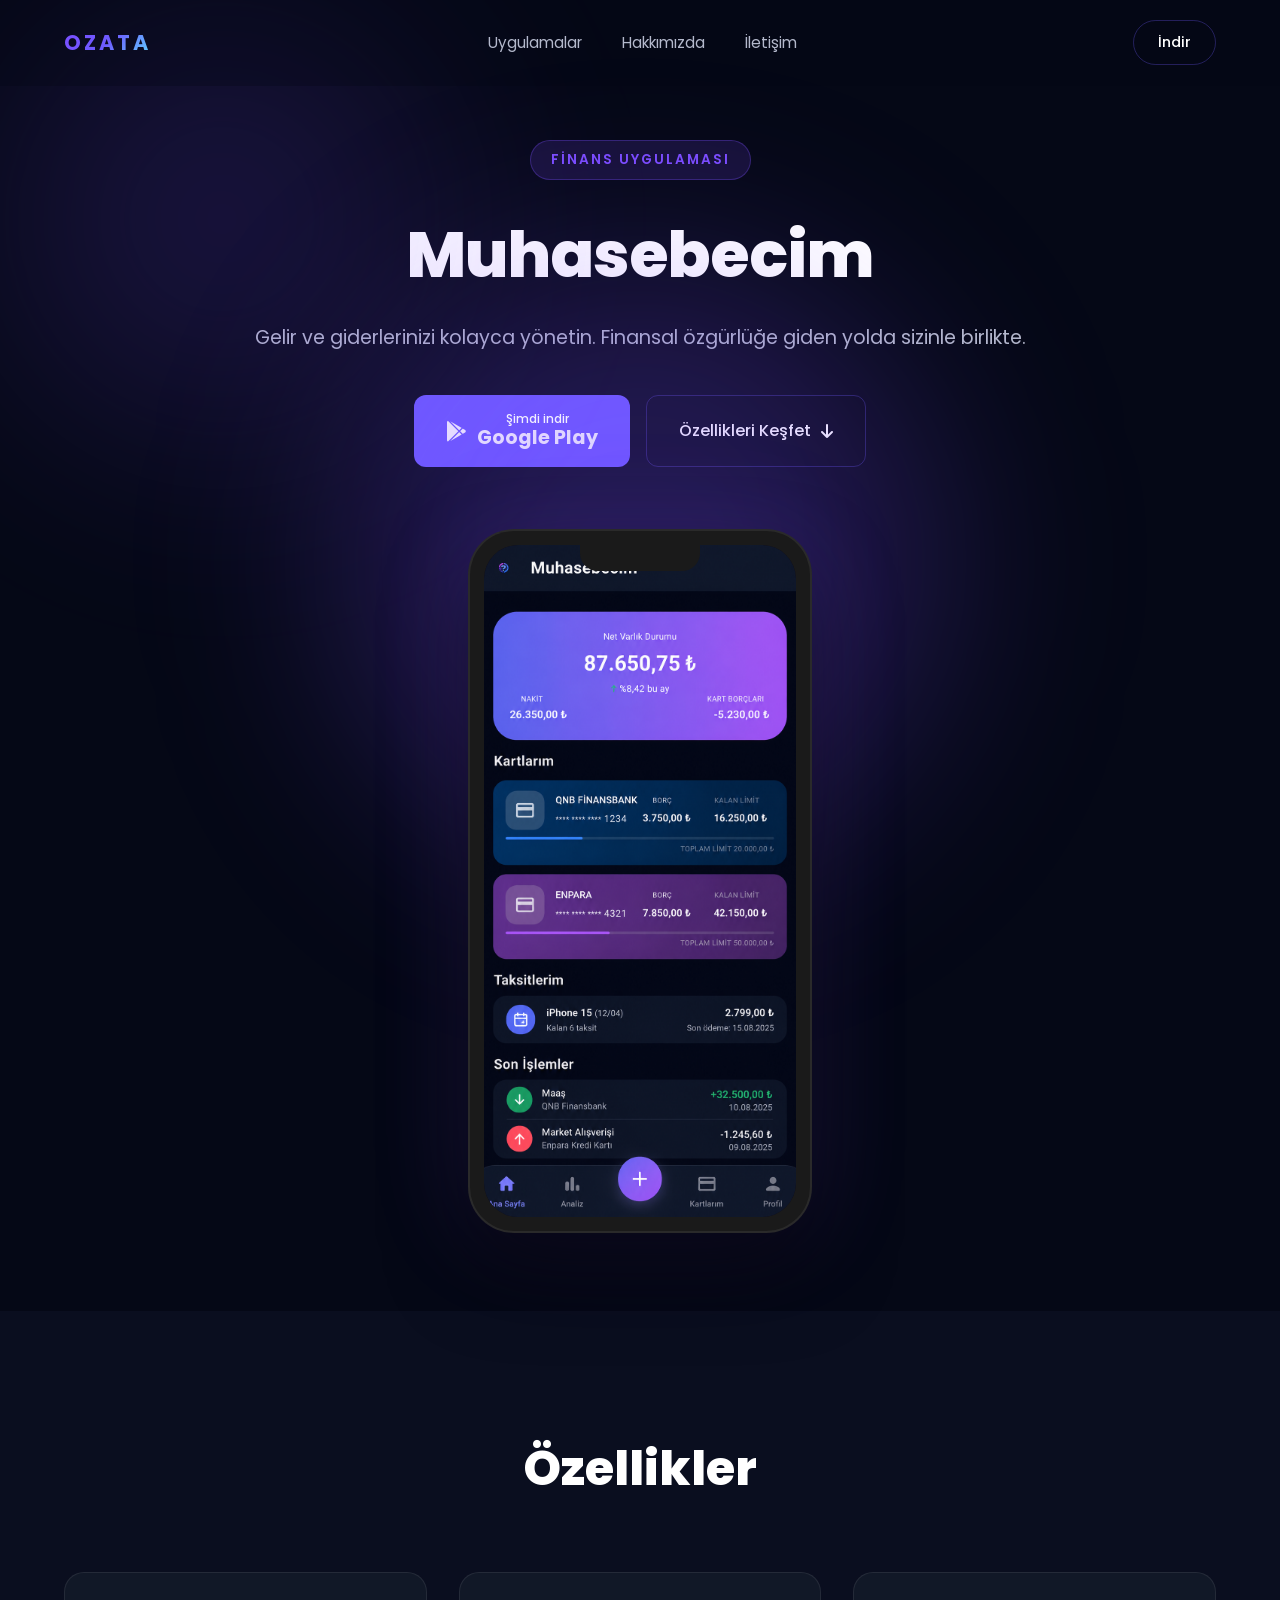
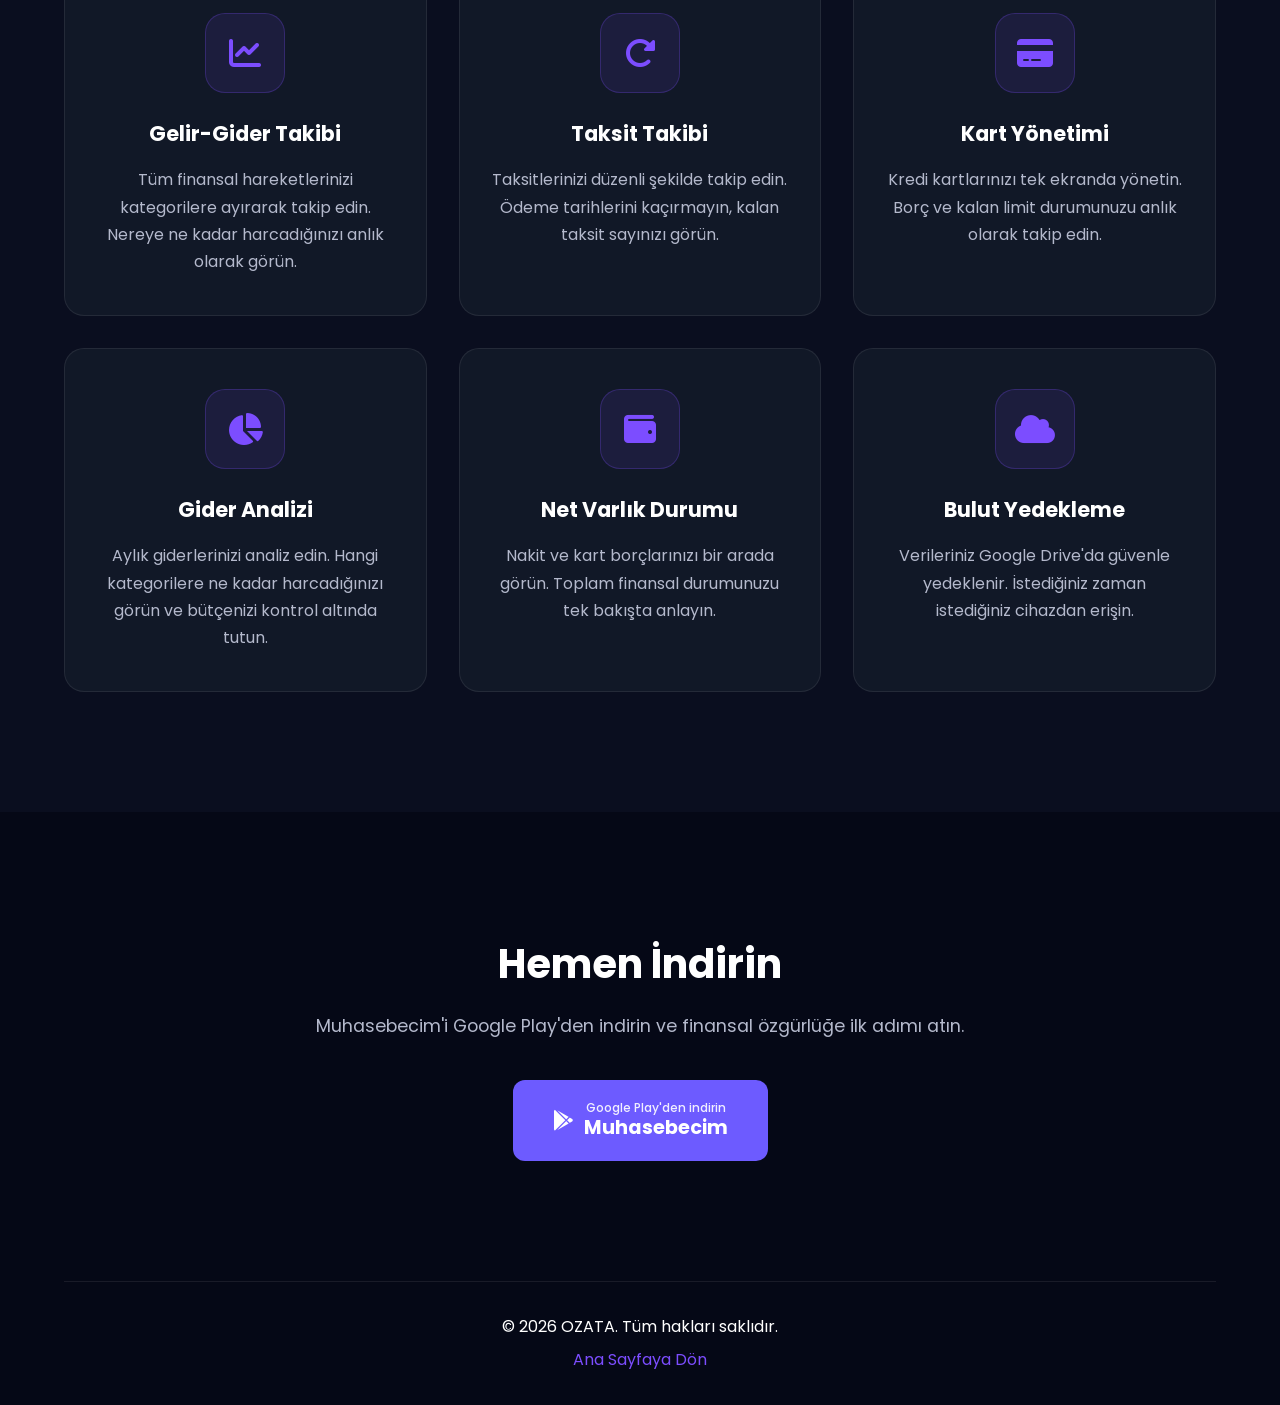
==== commit 34a2dfaa: "Fix Muhasebecim Google Play buttons to link to Play Store" ====
--- a/muhasebecim.html
+++ b/muhasebecim.html
@@ -44,7 +44,7 @@
                 <p class="app-subtitle">Gelir ve giderlerinizi kolayca yönetin. Finansal özgürlüğe giden yolda sizinle birlikte.</p>
                 
                 <div class="app-hero-buttons">
-                    <a href="#" class="btn-google btn-large magnetic">
+                    <a href="https://play.google.com/store/apps/details?id=com.ozata.apps.muhasebecim" class="btn-google btn-large magnetic">
                         <i class="fab fa-google-play"></i>
                         <div class="btn-text">
                             <span class="btn-small">Şimdi indir</span>
@@ -129,7 +129,7 @@
             <div class="download-content">
                 <h2>Hemen İndirin</h2>
                 <p>Muhasebecim'i Google Play'den indirin ve finansal özgürlüğe ilk adımı atın.</p>
-                <a href="#" class="btn-google btn-xlarge magnetic">
+                <a href="https://play.google.com/store/apps/details?id=com.ozata.apps.muhasebecim" class="btn-google btn-xlarge magnetic">
                     <i class="fab fa-google-play"></i>
                     <div class="btn-text">
                         <span class="btn-small">Google Play'den indirin</span>
--- a/css/style.css
+++ b/css/style.css
@@ -428,7 +428,7 @@
 }
 .product-text-full { text-align: center; }
 
-/* PHONE MOCKUP - BÜYÜTÜLDÜ & İYİLEŞTİRİLDİ */
+/* PHONE MOCKUP */
 .product-visual { display: flex; justify-content: center; }
 .product-visual-centered {
     position: relative;
@@ -645,7 +645,7 @@
 .list-name.checked-text { text-decoration: line-through; opacity: 0.6; }
 .list-qty { font-size: 0.8rem; color: var(--text-muted); }
 
-/* COMING SOON - YENİ TASARIM */
+/* COMING SOON */
 .coming-soon-section {
     padding: 140px 0;
     background: var(--bg-primary);
@@ -791,7 +791,7 @@
 .coming-info p { font-size: 0.85rem; color: var(--text-soft); margin-bottom: 1rem; line-height: 1.5; }
 .coming-tag { font-size: 0.75rem; color: var(--text-muted); font-weight: 500; }
 
-/* WHY SECTION - İYİLEŞTİRİLDİ */
+/* WHY SECTION */
 .why-section { padding: 120px 0; background: var(--bg-secondary); }
 .section-label {
     display: block;
@@ -957,7 +957,9 @@
     margin-bottom: 0.5rem;
     color: var(--text-soft);
 }
-.form-group input, .form-group textarea {
+.form-group input,
+.form-group select,
+.form-group textarea {
     width: 100%;
     padding: 12px 16px;
     background: var(--bg-primary);
@@ -968,9 +970,14 @@
     font-size: 0.95rem;
     transition: var(--transition);
 }
-.form-group input:focus, .form-group textarea:focus {
+.form-group input:focus,
+.form-group select:focus,
+.form-group textarea:focus {
     outline: none;
     border-color: var(--purple);
+}
+.form-group select {
+    cursor: pointer;
 }
 .form-group textarea { resize: vertical; min-height: 120px; }
 .btn-submit {
@@ -1411,3 +1418,189 @@
         align-items: center;
     }
 }
+
+/* ===========================
+   Splash Video Preloader – GÜNCELLENDİ
+   Almendra Font, Eski Efektler Kaldırıldı
+=========================== */
+
+#preloader{
+    position:fixed;
+    inset:0;
+    background:#050816;
+    display:flex;
+    justify-content:center;
+    align-items:center;
+    z-index:999999;
+    transition:opacity .8s ease, visibility .8s ease;
+}
+
+#preloader.hide{
+    opacity:0;
+    visibility:hidden;
+    pointer-events:none;
+}
+
+#preloader video {
+    position: absolute;
+    inset: 0;
+    width: 100%;
+    height: 100%;
+    object-fit: cover;
+    z-index: 1;
+    opacity: 0;
+    transition: opacity 0.5s ease;
+}
+
+#preloader.playing video {
+    opacity: 1;
+}
+
+.splash-overlay {
+    position: absolute;
+    inset: 0;
+    display: flex;
+    justify-content: center;
+    align-items: center;
+    z-index: 2;
+    background: rgba(5, 8, 22, 0.4);
+    backdrop-filter: blur(10px);
+    -webkit-backdrop-filter: blur(10px);
+    transition: opacity 0.6s ease;
+}
+
+#preloader.playing .splash-overlay {
+    opacity: 0;
+    pointer-events: none;
+}
+
+.splash-btn-wrap {
+    display: flex;
+    flex-direction: column;
+    align-items: center;
+    gap: 1.5rem;
+    text-align: center;
+}
+
+/* =====================
+   YENİ SPLASH BUTON
+   Almendra Font – Sade, Partiküllü
+   Eski efektler (ışık hüzmesi, neon parıltı, pulse) KALDIRILDI
+   Sadece ripple efekti kaldı
+===================== */
+.splash-btn {
+    display: inline-flex;
+    align-items: center;
+    justify-content: center;
+    padding: 24px 56px;
+    background: rgba(255, 255, 255, 0.02);
+    border: 1.5px solid rgba(124, 77, 255, 0.25);
+    border-radius: 100px;
+    color: var(--white);
+    font-family: 'Almendra', serif;
+    font-size: 1.4rem;
+    font-weight: 700;
+    letter-spacing: 8px;
+    cursor: pointer;
+    position: relative;
+    backdrop-filter: blur(4px);
+    -webkit-backdrop-filter: blur(4px);
+    transition: all 0.4s cubic-bezier(0.23, 1, 0.32, 1);
+    box-shadow: 0 0 40px rgba(124, 77, 255, 0.03);
+    z-index: 2;
+    text-shadow: 0 0 20px rgba(124, 77, 255, 0.1);
+    user-select: none;
+}
+
+/* Hover – sadece hafif büyüme ve renk değişimi (partiküller canvas'te) */
+.splash-btn:hover {
+    transform: scale(1.04);
+    border-color: rgba(124, 77, 255, 0.5);
+    color: #fff;
+    text-shadow: 0 0 40px rgba(124, 77, 255, 0.3);
+    box-shadow: 0 0 60px rgba(124, 77, 255, 0.1);
+}
+
+/* Tıklama – küçülme */
+.splash-btn:active {
+    transform: scale(0.94);
+    transition-duration: 0.08s;
+}
+
+/* Ripple efekti (kalıyor) */
+.splash-btn .ripple {
+    position: absolute;
+    border-radius: 50%;
+    background: rgba(255, 255, 255, 0.4);
+    transform: scale(0);
+    animation: rippleAnim 0.8s ease-out forwards;
+    pointer-events: none;
+    z-index: 5;
+}
+
+@keyframes rippleAnim {
+    to {
+        transform: scale(4);
+        opacity: 0;
+    }
+}
+
+.splash-hint {
+    font-size: 0.8rem;
+    letter-spacing: 3px;
+    color: var(--text-soft);
+    font-weight: 300;
+    opacity: 0.8;
+    animation: hint-fade 2s ease-in-out infinite;
+    margin-top: 1rem;
+}
+
+@keyframes hint-fade {
+    0%, 100% { opacity: 0.5; }
+    50% { opacity: 1; }
+}
+
+@media (max-width: 768px) {
+    .splash-btn {
+        padding: 18px 36px;
+        font-size: 1rem;
+        letter-spacing: 5px;
+    }
+    .splash-hint {
+        font-size: 0.7rem;
+    }
+}
+.form-message{
+    margin-top:16px;
+    padding:14px 18px;
+    border-radius:12px;
+    font-size:15px;
+    font-weight:500;
+    display:none;
+    animation:fadeIn .3s ease;
+}
+
+.form-message.success{
+    display:block;
+    color:#d1fae5;
+    background:rgba(34,197,94,.15);
+    border:1px solid rgba(34,197,94,.35);
+}
+
+.form-message.error{
+    display:block;
+    color:#fecaca;
+    background:rgba(239,68,68,.15);
+    border:1px solid rgba(239,68,68,.35);
+}
+
+@keyframes fadeIn{
+    from{
+        opacity:0;
+        transform:translateY(-8px);
+    }
+    to{
+        opacity:1;
+        transform:translateY(0);
+    }
+}
